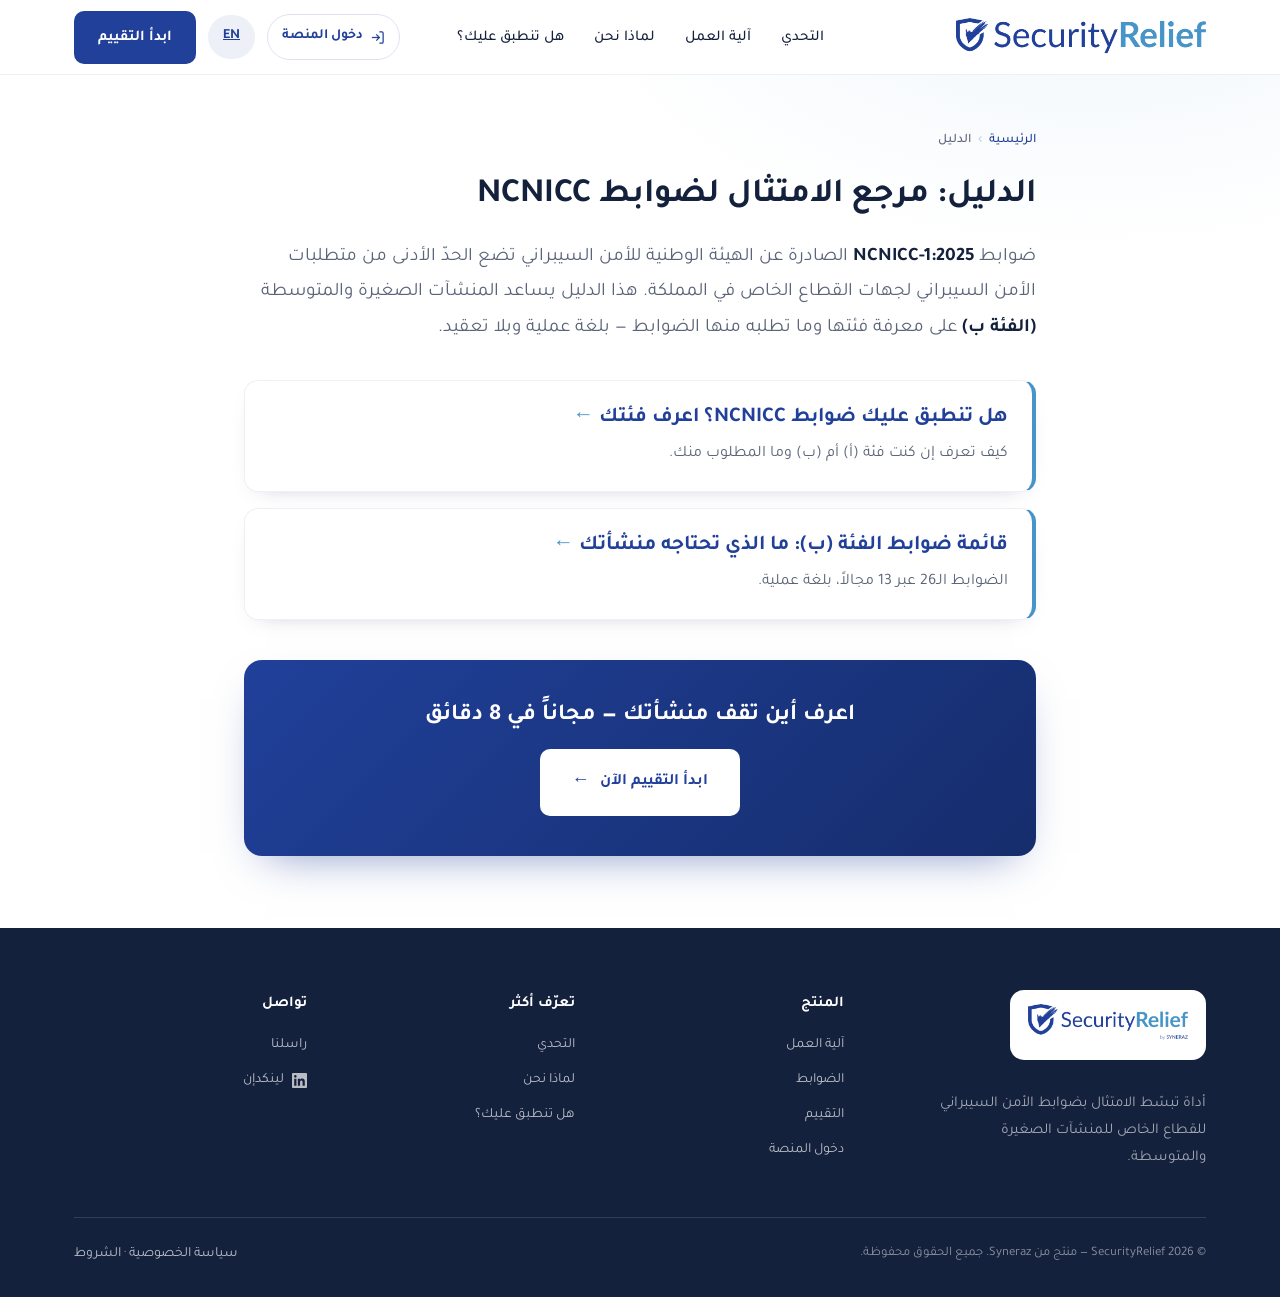
==== dalil/index.html @ 07905c2c "Add /dalil/ hub + Category-B controls page (Cornerstone #2); inbound link from #1; sitemap" ====
<!DOCTYPE html><html lang="ar" dir="rtl"><head>
<meta charset="UTF-8">
<meta name="viewport" content="width=device-width, initial-scale=1.0">

<link rel="icon" href="../assets/img/asset-6b6f8f45.png">
<link rel="preconnect" href="https://fonts.googleapis.com">
<link rel="preconnect" href="https://fonts.gstatic.com" crossorigin="">
<link href="https://fonts.googleapis.com/css2?family=Tajawal:wght@400;500;700&amp;family=Inter:wght@400;500;600;700&amp;family=Quicksand:wght@500;600;700&amp;display=swap" rel="stylesheet">

<title>الدليل: مرجع ضوابط الأمن السيبراني NCNICC للقطاع الخاص | SecurityRelief</title>
<meta name="description" content="مرجع مبسّط لضوابط الأمن السيبراني NCNICC-1:2025: اعرف فئتك (أ أم ب)، وراجع ما تطلبه منشأتك من ضوابط، وقيّم امتثالك مجاناً في 8 دقائق.">
<link rel="canonical" href="https://securityrelief.com/dalil/">
<link rel="alternate" hreflang="ar" href="https://securityrelief.com/dalil/">
<link rel="alternate" hreflang="x-default" href="https://securityrelief.com/dalil/">
<meta property="og:type" content="website">
<meta property="og:site_name" content="SecurityRelief">
<meta property="og:title" content="الدليل: مرجع ضوابط الأمن السيبراني NCNICC للقطاع الخاص | SecurityRelief">
<meta property="og:description" content="مرجع مبسّط لضوابط الأمن السيبراني NCNICC-1:2025: اعرف فئتك (أ أم ب)، وراجع ما تطلبه منشأتك من ضوابط، وقيّم امتثالك مجاناً في 8 دقائق.">
<meta property="og:url" content="https://securityrelief.com/dalil/">
<meta property="og:locale" content="ar_SA">
<meta property="og:image" content="https://securityrelief.com/assets/img/asset-17d05a88.png">
<meta name="twitter:card" content="summary_large_image">
<meta name="twitter:image" content="https://securityrelief.com/assets/img/asset-17d05a88.png">
<link rel="stylesheet" href="../assets/css/styles.css">

<script type="application/ld+json">
{
  "@context":"https://schema.org",
  "@type":"BreadcrumbList",
  "itemListElement":[
    {"@type":"ListItem","position":1,"name":"الرئيسية","item":"https://securityrelief.com/"},
    {"@type":"ListItem","position":2,"name":"الدليل","item":"https://securityrelief.com/dalil/"}
  ]
}
</script>

<style>
/* --- hub index (scoped) — reuses global tokens from styles.css --- */
.article{padding:54px 0 72px; background:radial-gradient(900px 480px at 85% -12%, var(--sky-wash) 0%, transparent 58%), #fff}
.article .wrap{max-width:840px}
.breadcrumb{font-size:13px; color:var(--slate); margin-bottom:22px; font-weight:500}
.breadcrumb a{color:var(--royal); text-decoration:none}
.breadcrumb a:hover{text-decoration:underline}
.breadcrumb span{margin:0 7px; color:var(--sky-tint)}
.article h1{font-size:34px; color:var(--ink); margin-bottom:20px; line-height:1.35}
.intro{font-size:19px; color:var(--slate); line-height:1.85; margin-bottom:8px}
.intro strong{color:var(--ink)}
.guides{margin:34px 0 8px; display:flex; flex-direction:column; gap:16px}
.guide-card{display:block; background:#fff; border:1px solid var(--wash); border-inline-start:4px solid var(--sky); border-radius:14px; padding:22px 24px; text-decoration:none; box-shadow:0 8px 22px -16px rgba(20,33,61,.35); transition:box-shadow .15s, transform .15s}
.guide-card:hover{box-shadow:0 14px 30px -16px rgba(20,33,61,.45); transform:translateY(-2px)}
.guide-card h2{font-size:21px; color:var(--royal); margin:0 0 8px; line-height:1.4}
.guide-card p{font-size:16px; color:var(--slate); line-height:1.8; margin:0}
.guide-card .arw{color:var(--sky); font-weight:700}
.cta-band{background:linear-gradient(135deg,var(--royal) 0%,var(--royal-dark) 100%); border-radius:18px; padding:40px 36px; text-align:center; margin:40px 0 0; box-shadow:0 18px 44px -22px rgba(32,64,154,.6)}
.cta-band h3{color:#fff; font-size:23px; margin-bottom:18px}
.cta-band .btn-primary{background:#fff; color:var(--royal)}
.cta-band .btn-primary:hover{background:var(--sky-wash)}
@media(max-width:680px){
  .article h1{font-size:27px}
  .guide-card h2{font-size:19px}
}
</style>
</head>
<body>

<header>
  <div class="wrap nav">
    <a class="brand" href="../"><img src="../assets/img/asset-17d05a88.png" alt="SecurityRelief"></a>
    <nav class="nav-links">
      <a href="../#problem">التحدي</a>
      <a href="../#product">آلية العمل</a>
      <a href="../#why">لماذا نحن</a>
      <a href="../#foryou">هل تنطبق عليك؟</a>
    </nav>
    <div class="nav-right">
      <a class="login" href="#" data-portal=""><svg viewBox="0 0 24 24"><path d="M15 3h4a2 2 0 012 2v14a2 2 0 01-2 2h-4"></path><path d="M10 17l5-5-5-5"></path><path d="M15 12H3"></path></svg><span>دخول المنصة</span></a>
      <a class="lang" href="../en/" hreflang="en" aria-label="English">EN</a>
      <a class="btn btn-primary" href="https://assessment.securityrelief.com/?lang=ar" target="_blank" rel="noopener">ابدأ التقييم</a>
      <button class="menu-btn">☰</button>
    </div>
  </div>
</header>

<main class="article">
  <div class="wrap">
    <nav class="breadcrumb" aria-label="مسار التنقل">
      <a href="../">الرئيسية</a><span>›</span>الدليل
    </nav>

    <h1>الدليل: مرجع الامتثال لضوابط NCNICC</h1>

    <p class="intro">ضوابط <strong>NCNICC-1:2025</strong> الصادرة عن الهيئة الوطنية للأمن السيبراني تضع الحدّ الأدنى من متطلبات الأمن السيبراني لجهات القطاع الخاص في المملكة. هذا الدليل يساعد المنشآت الصغيرة والمتوسطة <strong>(الفئة ب)</strong> على معرفة فئتها وما تطلبه منها الضوابط — بلغة عملية وبلا تعقيد.</p>

    <div class="guides">
      <a class="guide-card" href="ncnicc-applicability/">
        <h2>هل تنطبق عليك ضوابط NCNICC؟ اعرف فئتك <span class="arw">←</span></h2>
        <p>كيف تعرف إن كنت فئة (أ) أم (ب) وما المطلوب منك.</p>
      </a>
      <a class="guide-card" href="category-b-controls/">
        <h2>قائمة ضوابط الفئة (ب): ما الذي تحتاجه منشأتك <span class="arw">←</span></h2>
        <p>الضوابط الـ26 عبر 13 مجالاً، بلغة عملية.</p>
      </a>
    </div>

    <div class="cta-band">
      <h3>اعرف أين تقف منشأتك — مجاناً في 8 دقائق</h3>
      <a class="btn btn-primary" href="https://assessment.securityrelief.com/?lang=ar" target="_blank" rel="noopener"><span>ابدأ التقييم الآن</span> <span class="arw">→</span></a>
    </div>
  </div>
</main>

<footer>
  <div class="wrap">
    <div class="foot-grid">
      <div>
        <span class="foot-logo"><img src="../assets/img/asset-ec9160c1.png" alt="SecurityRelief by Syneraz"></span>
        <p class="foot-promise">أداة تبسّط الامتثال بضوابط الأمن السيبراني للقطاع الخاص للمنشآت الصغيرة والمتوسطة.</p>
      </div>
      <div>
        <h4>المنتج</h4>
        <a href="../#product">آلية العمل</a>
        <a href="../#reg">الضوابط</a>
        <a href="https://assessment.securityrelief.com/?lang=ar">التقييم</a>
        <a href="#" data-portal="">دخول المنصة</a>
      </div>
      <div>
        <h4>تعرّف أكثر</h4>
        <a href="../#problem">التحدي</a>
        <a href="../#why">لماذا نحن</a>
        <a href="../#foryou">هل تنطبق عليك؟</a>
      </div>
      <div>
        <h4>تواصل</h4>
        <a href="mailto:info@Syneraz.com">راسلنا</a>
        <a class="li-link" href="https://www.linkedin.com/company/securityrelief/" target="_blank" rel="noopener"><svg class="li-ic" viewBox="0 0 24 24" fill="currentColor" aria-hidden="true"><path d="M20.45 20.45h-3.56v-5.57c0-1.33-.02-3.04-1.85-3.04-1.85 0-2.13 1.45-2.13 2.94v5.67H9.35V9h3.41v1.56h.05c.48-.9 1.64-1.85 3.37-1.85 3.6 0 4.27 2.37 4.27 5.45v6.29zM5.34 7.43a2.06 2.06 0 110-4.12 2.06 2.06 0 010 4.12zM7.12 20.45H3.56V9h3.56v11.45zM22.22 0H1.77C.79 0 0 .77 0 1.72v20.56C0 23.23.79 24 1.77 24h20.45c.98 0 1.78-.77 1.78-1.72V1.72C24 .77 23.2 0 22.22 0z"></path></svg><span>لينكدإن</span></a>
      </div>
    </div>
    <div class="foot-bottom">
      <span>© 2026 SecurityRelief — منتج من Syneraz. جميع الحقوق محفوظة.</span>
      <span><a href="#" data-legal="" style="display:inline">سياسة الخصوصية</a> · <a href="#" data-legal="" style="display:inline">الشروط</a></span>
    </div>
  </div>
</footer>

<!-- PORTAL "COMING SOON" MODAL — triggered by [data-portal] links -->
<div class="modal-overlay" id="portalModal" role="dialog" aria-modal="true" aria-labelledby="portalTitle">
  <div class="modal">
    <button class="mclose" data-close="" aria-label="إغلاق">×</button>
    <div class="micon" aria-hidden="true"><svg viewBox="0 0 24 24"><circle cx="12" cy="12" r="9"></circle><path d="M12 7v5l3 2"></path></svg></div>
    <h3 id="portalTitle">المنصة قريباً</h3>
    <p>منصة المعالجة الكاملة ستكون متاحة قريباً. ابدأ بتقييم منشأتك الآن، وكن ضمن أول 50 منشأة لتحصل على عرض الانطلاق المبكر.</p>
    <a class="btn btn-primary" href="https://assessment.securityrelief.com/?lang=ar" target="_blank" rel="noopener">ابدأ التقييم وسجّل الآن</a>
    <button class="mlink" data-close="">إغلاق</button>
  </div>
</div>

<!-- LEGAL MODAL (privacy + terms) — DRAFT, pending review -->
<div class="modal-overlay" id="legalModal" role="dialog" aria-modal="true" aria-labelledby="legalTitle">
  <div class="modal modal-legal">
    <button class="mclose" data-close="" aria-label="إغلاق">×</button>
    <h3 id="legalTitle">سياسة الخصوصية والشروط</h3>
    <div class="legal-date">آخر تحديث: مسودة — قيد الإعداد</div>

    <div class="legal-sec">
      <h4>سياسة الخصوصية</h4>
      <ul>
        <li>المعلومات التي نجمعها: الاسم، والبريد الإلكتروني، واسم المنشأة، وإجاباتك في التقييم، إضافةً إلى بيانات استخدام تقنية أساسية.</li>
        <li>كيف نستخدمها: لتقديم التقييم وتقريره، والتواصل معك بخصوص خدمتنا، وتحسين الأداة.</li>
        <li>أساس المعالجة: نعالج بياناتك بموافقتك ولتقديم الخدمة التي طلبتها.</li>
        <li>المشاركة: لا نبيع بياناتك، ولا نشاركها مع أطراف خارجية إلا بالقدر اللازم لتشغيل الخدمة أو بموجب التزام نظامي.</li>
        <li>الأمن والاحتفاظ: نحمي بياناتك بإجراءات تقنية وتنظيمية مناسبة، ونحتفظ بها للمدة اللازمة للغرض الذي جُمعت من أجله فقط.</li>
        <li>حقوقك: لك الوصول إلى بياناتك وتصحيحها وحذفها وفق نظام حماية البيانات الشخصية (PDPL) في المملكة.</li>
        <li>ملفات الارتباط: قد نستخدم ملفات ارتباط أساسية وأدوات تحليل لتحسين تجربة الموقع.</li>
        <li>التواصل: لأي طلب يخص بياناتك، راسلنا على info@Syneraz.com.</li>
      </ul>
    </div>

    <div class="legal-sec">
      <h4>الشروط والأحكام</h4>
      <ul>
        <li>قبول الشروط: باستخدامك الموقع والأداة فإنك توافق على هذه الشروط.</li>
        <li>طبيعة الخدمة: SecurityRelief أداة تقييم ذاتي تساعدك على معرفة وضعك ومعالجته — وليست استشارة قانونية ولا شهادة امتثال رسمية، وتبقى مسؤولية الامتثال على المنشأة.</li>
        <li>الاستخدام المقبول: استخدم الأداة لمنشأتك بمعلومات صحيحة، ولا تُسئ استخدامها أو تحاول الإضرار بالخدمة.</li>
        <li>الملكية الفكرية: الأداة ومحتوى الموقع والعلامة التجارية مملوكة لشركة Syneraz.</li>
        <li>إخلاء المسؤولية: نقدّم الخدمة «كما هي» دون ضمانات، ولا نتحمل مسؤولية أي خسائر ناتجة عن الاعتماد الكلي على نتائج التقييم وحدها.</li>
        <li>العروض والأسعار: العروض (مثل عرض الانطلاق المبكر) والأسعار قابلة للتغيير قبل الإطلاق.</li>
        <li>النظام المُطبّق: تخضع هذه الشروط لأنظمة المملكة العربية السعودية.</li>
        <li>التعديلات: قد نُحدّث هذه الشروط، وسننشر أي تغييرات على هذه الصفحة.</li>
      </ul>
    </div>

    <div class="legal-note">هذه مسودة أولية للنقاط الشائعة، وليست نصاً قانونياً نهائياً — تخضع للمراجعة قبل الإطلاق.</div>
    <button class="mlink" data-close="">إغلاق</button>
  </div>
</div>

<script src="../assets/js/site.js" defer=""></script>
</body></html>
---- assets/css/styles.css ----
:root{
  --royal:#20409A; --royal-dark:#162D6C; --sky:#4694C8; --ink:#14213D;
  --slate:#5B6478; --cloud:#F4F6FB; --wash:#EDF0F7; --sky-wash:#F0F6FB;
  --white:#FFFFFF; --sky-tint:#B5D4E9; --royal-tint:#DEE2F0;
  --maxw:1180px; --radius:18px; --shadow:0 18px 50px -22px rgba(20,33,61,.30);
  --brush-royal:url(../img/asset-3f33898a.png);
  --brush-sky:url(../img/asset-a09f245e.png);
  --brush-white:url(../img/asset-3d127cfd.png);
}
*{box-sizing:border-box;margin:0;padding:0}
html{scroll-behavior:smooth; overflow-x:hidden}
body{font-family:"Tajawal",sans-serif; color:var(--ink); background:var(--white); line-height:1.8; -webkit-font-smoothing:antialiased; overflow-x:hidden}
body.en{font-family:"Inter",sans-serif; line-height:1.6}
h1,h2,h3{font-family:"Tajawal",sans-serif; line-height:1.35}
body.en h1, body.en h2, body.en h3{font-family:"Quicksand","Inter",sans-serif}
.wrap{max-width:var(--maxw); margin:0 auto; padding:0 24px}
section{padding:92px 0}
.eyebrow{font-size:14px; font-weight:700; letter-spacing:.08em; color:var(--sky); text-transform:uppercase; margin-bottom:14px}
body:not(.en) .eyebrow{letter-spacing:0; text-transform:none}
h2{font-size:34px; font-weight:700; color:var(--royal); margin-bottom:16px}
.lead{font-size:18px; color:var(--slate); max-width:700px}
.center{text-align:center} .center .lead{margin:0 auto}
.btn{display:inline-flex; align-items:center; gap:10px; font-family:inherit; font-weight:700; font-size:16px; border-radius:10px; padding:15px 30px; cursor:pointer; border:2px solid transparent; text-decoration:none; transition:.2s}
.btn-primary{background:var(--royal); color:#fff}
.btn-primary:hover{background:var(--royal-dark); transform:translateY(-2px)}
.btn-ghost{background:transparent; color:var(--royal); border-color:var(--royal-tint)}
.btn-ghost:hover{border-color:var(--royal); background:var(--wash)}
.btn .arw{font-size:18px}
body:not(.en) .btn .arw{transform:scaleX(-1)}
.nav-right .btn-primary{padding:11px 22px; font-size:15px; white-space:nowrap}

header{position:sticky; top:0; z-index:50; background:rgba(255,255,255,.92); backdrop-filter:blur(10px); border-bottom:1px solid var(--wash)}
.nav{display:grid; grid-template-columns:1fr auto 1fr; align-items:center; height:74px; gap:22px}
.nav .brand{justify-self:start}
.nav-links{justify-self:center}
.nav-right{justify-self:end}
/* English-only: tighter menu to gain space from the logo */
body.en .nav-links{gap:20px}
body.en .nav-links a{font-size:14px}
.brand img{height:40px; display:block}
.nav-links{display:flex; gap:30px; align-items:center}
.nav-links a{color:var(--ink); text-decoration:none; font-weight:500; font-size:15px; white-space:nowrap}
.nav-links a:hover{color:var(--royal)}
.nav-right{display:flex; gap:12px; align-items:center}
.login{color:var(--royal); text-decoration:none; font-weight:700; font-size:14px; display:inline-flex; align-items:center; gap:7px; padding:9px 14px; border-radius:999px; border:1px solid var(--royal-tint); white-space:nowrap}
.login:hover{background:var(--wash)}
.login svg{width:15px;height:15px;stroke:currentColor;fill:none;stroke-width:2}
.lang{background:var(--wash); border:none; border-radius:999px; padding:9px 15px; font-family:inherit; font-weight:700; font-size:14px; color:var(--royal); cursor:pointer}
.lang:hover{background:var(--royal-tint)}
.menu-btn{display:none; background:none; border:none; font-size:26px; color:var(--royal); cursor:pointer}
@media(max-width:980px){.nav{display:flex; justify-content:space-between; gap:10px} .nav-links{display:none} .menu-btn{display:block} .nav-right .btn{display:none} .nav-right .login{display:none} .brand img{height:34px}}

.hero{position:relative; padding:80px 0 92px; background:radial-gradient(900px 500px at 80% -10%, var(--sky-wash) 0%, transparent 60%), linear-gradient(180deg,#fff 0%,var(--cloud) 100%); overflow:hidden}
.hero-grid{display:grid; grid-template-columns:1.15fr .85fr; gap:56px; align-items:center}
.badge{display:inline-flex; align-items:center; gap:8px; background:var(--wash); color:var(--royal); font-weight:700; font-size:13px; padding:8px 16px; border-radius:999px; margin-bottom:24px}
.dot{width:8px; height:8px; border-radius:50%; background:var(--sky)}
.hero h1{font-size:44px; font-weight:700; color:var(--royal); line-height:1.25; margin-bottom:20px}
.hero p.sub{font-size:20px; color:var(--slate); margin-bottom:32px; max-width:560px}
.hero-cta{display:flex; gap:14px; flex-wrap:wrap}
.hero-note{margin-top:18px; font-size:14px; color:var(--slate)}
.hero-art{position:relative; min-height:400px; display:flex; flex-direction:column; align-items:center; justify-content:center; gap:18px}
.hero-art::before{content:""; position:absolute; width:78%; height:78%; right:2%; top:8%; background:var(--brush-sky) center/contain no-repeat; opacity:.14; transform:rotate(8deg)}
.brush-hero{position:relative; width:100%; max-width:520px; transform:rotate(-3deg); filter:drop-shadow(0 26px 46px rgba(32,64,154,.22)); z-index:1}
.hero-art .tag{position:static; text-align:center; max-width:430px; color:var(--royal); font-weight:700; font-size:15px; opacity:.92; z-index:2}
@media(max-width:980px){.hero-grid{grid-template-columns:1fr; gap:36px} .hero h1{font-size:30px} .hero-art{min-height:300px; margin:0 auto}}

.reg{background:var(--cloud)}
.reg-grid{display:grid; grid-template-columns:1fr 1fr; gap:48px; align-items:center}
.pill-row{display:grid; grid-template-columns:1fr 1fr; gap:12px; margin-top:20px}
@media(max-width:560px){.pill-row{grid-template-columns:1fr}}
.pill{background:#fff; color:var(--ink); border:1px solid var(--royal-tint); border-inline-start:4px solid var(--sky); border-radius:8px; padding:14px 16px; font-size:14px; font-weight:600; display:flex; align-items:center; box-shadow:0 6px 18px -12px rgba(20,33,61,.25)}
.doc-dl{display:inline-flex; align-items:center; gap:10px; margin-top:18px; background:var(--wash); color:var(--royal); font-weight:700; font-size:15px; padding:13px 20px; border-radius:10px; border:1px solid var(--royal-tint); text-decoration:none; transition:.2s}
.doc-dl:hover{background:var(--royal-tint)}
.doc-dl svg{width:18px; height:18px; stroke:currentColor; fill:none; stroke-width:2; stroke-linecap:round; stroke-linejoin:round}
.quote{background:#fff; border-radius:var(--radius); border:1px solid var(--wash); padding:34px; box-shadow:var(--shadow); position:relative}
.quote .mark{font-family:"Quicksand",sans-serif; font-size:64px; line-height:.4; color:var(--sky-tint); display:block; height:30px}
.quote p{font-size:20px; color:var(--ink); font-weight:500; line-height:1.7}
.quote .cite{margin-top:18px; font-size:14px; color:var(--slate); font-weight:700}
.quote .src{font-size:12px; color:var(--slate); opacity:.8; font-weight:400}
@media(max-width:980px){.reg-grid{grid-template-columns:1fr; gap:28px}}

.problem .pcards{display:grid; grid-template-columns:repeat(3,1fr); gap:24px; margin-top:48px; text-align:start}
.pcard{background:var(--sky-wash); border-radius:var(--radius); padding:30px 26px}
.pcard .ic{width:46px;height:46px;border-radius:12px;background:#fff;display:flex;align-items:center;justify-content:center;margin-bottom:16px}
.pcard .ic svg{width:24px;height:24px;stroke:var(--royal);fill:none;stroke-width:2;stroke-linecap:round;stroke-linejoin:round}
.pcard h3{font-size:18px;color:var(--royal);margin-bottom:8px}
.pcard p{color:var(--slate);font-size:15px}
.problem .resolve{margin-top:40px; font-size:19px; color:#fff; font-weight:700; line-height:1.7; text-align:center; max-width:820px; margin-inline:auto; background:linear-gradient(135deg,var(--royal) 0%,var(--royal-dark) 100%); border:none; border-radius:14px; padding:26px 32px; box-shadow:0 18px 40px -20px rgba(32,64,154,.5)}
.problem .resolve::before{content:""; display:inline-block; width:40px; height:20px; margin-inline-end:12px; vertical-align:middle; background:var(--brush-white) center/contain no-repeat; opacity:.95}
.problem .dalil-cta{margin-top:22px}
.problem .dalil-cta a{color:var(--royal); font-weight:700; font-size:16px; text-decoration:none; border-bottom:2px solid var(--sky-tint); padding-bottom:2px; transition:.2s}
.problem .dalil-cta a:hover{border-color:var(--royal)}
body.en .problem .dalil-cta{display:none}
@media(max-width:980px){.problem .pcards{grid-template-columns:1fr}}

.product{background:linear-gradient(180deg,var(--cloud) 0%,#fff 100%)}
.eco-grid{display:grid; grid-template-columns:repeat(3,1fr); gap:24px; margin-top:48px; text-align:start}
.eco{background:#fff; border:1px solid var(--wash); border-radius:var(--radius); padding:32px 28px; position:relative}
.eco .num{font-family:"Quicksand",sans-serif; font-weight:700; font-size:15px; color:var(--sky); display:flex; align-items:center; gap:8px}
.eco .num::before{content:""; width:30px; height:30px; background:var(--brush-sky) center/contain no-repeat; flex:0 0 auto}
.eco h3{font-size:21px; color:var(--royal); margin:10px 0 10px}
.eco p{color:var(--slate); font-size:15px}
.eco .chip{display:inline-block; margin-top:16px; font-size:12px; font-weight:700; padding:5px 12px; border-radius:999px}
.chip-live{background:#E3F3EC; color:#1c7a4d}
.chip-soon{background:var(--wash); color:var(--slate)}
@media(max-width:980px){.eco-grid{grid-template-columns:1fr}}

.pillar-grid{display:grid; grid-template-columns:1fr 1fr; gap:22px; margin-top:48px}
.pillar{display:flex; gap:18px; background:var(--cloud); border-radius:var(--radius); padding:26px}
.pillar .ic{flex:0 0 auto; width:46px; height:46px; border-radius:12px; background:#fff; display:flex; align-items:center; justify-content:center}
.pillar .ic svg{width:24px; height:24px; stroke:var(--royal); fill:none; stroke-width:2; stroke-linecap:round; stroke-linejoin:round}
.pillar h3{font-size:18px; color:var(--royal); margin-bottom:6px}
.pillar p{color:var(--slate); font-size:15px}
@media(max-width:980px){.pillar-grid{grid-template-columns:1fr}}

.foryou{background:var(--cloud)}
.foryou-grid{display:grid; grid-template-columns:1fr 1fr; gap:48px; align-items:stretch}
.check-card{background:#fff; border-radius:var(--radius); padding:34px; box-shadow:var(--shadow); border:1px solid var(--wash); height:100%; display:flex; flex-direction:column; justify-content:center}
.check{display:flex; gap:14px; align-items:flex-start; padding:14px 0; border-bottom:1px solid var(--wash)}
.check:last-child{border-bottom:none}
.check .tick{flex:0 0 auto; width:32px; height:32px; background:var(--brush-sky) center/contain no-repeat}
.check .tick svg{display:none}
.check .ct{font-size:16px; color:var(--ink); font-weight:500}
.check .cs{font-size:13px; color:var(--slate)}
.verdict{margin-top:22px; background:var(--royal); color:#fff; border-radius:14px; padding:18px 22px; font-weight:700; font-size:17px; text-align:center}
.note-a{margin-top:16px; font-size:13px; color:var(--slate)}
@media(max-width:980px){.foryou-grid{grid-template-columns:1fr; gap:28px}}

.role-grid{display:grid; grid-template-columns:repeat(3,1fr); gap:20px; margin-top:30px; text-align:start; align-items:stretch}
.role{background:#fff; border-radius:14px; border:1px solid var(--wash); padding:22px; display:flex; flex-direction:column; height:100%}
.role h4{font-size:16px; color:var(--royal); margin-bottom:4px}
.role .jtd{font-size:13px; color:var(--sky); font-weight:700; margin-bottom:8px}
.role p{color:var(--slate); font-size:14px}
@media(max-width:980px){.role-grid{grid-template-columns:1fr}}

.duty{background:linear-gradient(135deg,var(--royal) 0%,var(--royal-dark) 100%); color:#fff; text-align:center}
.duty h2{color:#fff; font-size:38px; margin-bottom:16px}
.duty p{color:rgba(255,255,255,.85); font-size:19px; max-width:720px; margin:0 auto}
.duty .promise{font-size:26px; font-weight:700; margin-top:26px; color:var(--sky-tint)}

.final{background:var(--cloud); text-align:center}
.final-card{background:#fff; border-radius:26px; padding:62px 40px; box-shadow:var(--shadow); border:1px solid var(--wash)}
.final h2{font-size:36px; margin-bottom:14px}
.final .lead{margin:0 auto 30px}
.discount{display:inline-flex; align-items:center; gap:8px; background:var(--sky-wash); color:var(--royal); font-weight:700; padding:10px 20px; border-radius:999px; margin-top:24px; font-size:15px}

.brush-rule{display:block; width:104px; height:26px; margin:0 auto 10px; background:var(--brush-royal) center/contain no-repeat; transform:rotate(-2deg)}
.brush-rule.w{background:var(--brush-white); opacity:.92}
footer{background:var(--ink); color:rgba(255,255,255,.75); padding:62px 0 30px}
.foot-grid{display:grid; grid-template-columns:1.4fr 1fr 1fr 1fr; gap:36px}
.foot-logo{background:#fff; border-radius:14px; padding:14px 18px; display:inline-block}
.foot-logo img{height:42px; display:block}
.foot-promise{margin-top:18px; font-size:15px; color:rgba(255,255,255,.6); max-width:280px}
footer h4{color:#fff; font-size:15px; margin-bottom:16px; font-weight:700}
footer a{display:block; color:rgba(255,255,255,.7); text-decoration:none; font-size:14px; margin-bottom:10px}
footer a:hover{color:#fff}
.foot-bottom{border-top:1px solid rgba(255,255,255,.12); margin-top:44px; padding-top:24px; display:flex; justify-content:space-between; flex-wrap:wrap; gap:12px; font-size:13px; color:rgba(255,255,255,.5)}
@media(max-width:980px){.foot-grid{grid-template-columns:1fr 1fr; gap:28px}}
.mock-tag{position:fixed; bottom:14px; inset-inline-end:14px; z-index:99; background:var(--ink); color:#fff; font-size:11px; padding:7px 13px; border-radius:999px; opacity:.82; font-family:"Inter",sans-serif}
/* ---------- footer LinkedIn icon ---------- */
.li-link{display:inline-flex;align-items:center;gap:8px}
.li-ic{width:15px;height:15px;flex:0 0 auto}

/* ---------- portal "coming soon" modal ---------- */
.modal-overlay{position:fixed;inset:0;background:rgba(11,21,48,.55);-webkit-backdrop-filter:blur(3px);backdrop-filter:blur(3px);display:none;align-items:center;justify-content:center;z-index:200;padding:20px}
.modal-overlay.open{display:flex}
.modal{background:#fff;border-radius:18px;max-width:440px;width:100%;padding:38px 32px 28px;text-align:center;box-shadow:0 30px 80px -20px rgba(11,21,48,.55);position:relative;border-top:4px solid var(--sky)}
.modal .mclose{position:absolute;top:12px;inset-inline-end:16px;background:none;border:none;font-size:24px;line-height:1;color:var(--slate);cursor:pointer}
.modal .micon{width:56px;height:56px;border-radius:50%;background:var(--sky-wash);display:flex;align-items:center;justify-content:center;margin:0 auto 18px}
.modal .micon svg{width:28px;height:28px;stroke:var(--royal);fill:none;stroke-width:2;stroke-linecap:round;stroke-linejoin:round}
.modal h3{font-size:22px;color:var(--royal);margin-bottom:12px}
.modal p{font-size:15px;color:var(--slate);line-height:1.85;margin-bottom:24px}
.modal .btn-primary{width:100%;justify-content:center}
.modal .mlink{display:block;margin:14px auto 0;background:none;border:none;color:var(--slate);font-family:inherit;font-size:13px;cursor:pointer;text-decoration:underline}

/* ---------- legal modal (privacy + terms) ---------- */
.modal.modal-legal{max-width:640px;max-height:82vh;overflow-y:auto;text-align:start;padding:34px 30px}
.modal-legal h3{font-size:22px;color:var(--royal);margin-bottom:4px;text-align:start}
.modal-legal .legal-date{font-size:12px;color:var(--slate);margin-bottom:8px}
.modal-legal .legal-sec{margin-top:22px}
.modal-legal h4{font-size:16px;color:var(--royal);margin:0 0 10px;padding-bottom:7px;border-bottom:1px solid var(--line)}
.modal-legal ul{margin:0;padding-inline-start:20px}
.modal-legal li{font-size:13.5px;color:var(--slate);line-height:1.85;margin-bottom:8px}
.modal-legal .legal-note{font-size:12px;color:var(--slate);background:var(--wash);border-radius:8px;padding:11px 13px;margin-top:20px;line-height:1.7}
.modal-legal .mlink{margin-top:16px}


/* --- production additions --- */
@media(max-width:980px){
  .nav-links.open{display:flex;position:absolute;top:74px;inset-inline-start:0;inset-inline-end:0;
    flex-direction:column;background:#fff;border-bottom:1px solid var(--line);
    padding:14px 24px;gap:4px;box-shadow:var(--shadow);z-index:60}
  .nav-links.open a{padding:11px 0;border-bottom:1px solid var(--wash)}
}

/* --- FAQ (agent-seo Phase-1: visible block backing the FAQPage schema) --- */
.faq{padding:64px 0;background:var(--cloud)}
.faq h2{font-size:clamp(24px,3vw,34px);color:var(--ink);margin:0 0 28px;text-align:center}
.faq-list{max-width:760px;margin-inline:auto;display:flex;flex-direction:column;gap:12px}
.faq details{background:var(--white);border:1px solid var(--wash);border-radius:14px;
  box-shadow:0 6px 20px -16px rgba(20,33,61,.40);overflow:hidden}
.faq summary{cursor:pointer;list-style:none;padding:18px 22px;font-weight:700;color:var(--ink);
  display:flex;justify-content:space-between;align-items:center;gap:14px;font-size:16px}
.faq summary::-webkit-details-marker{display:none}
.faq summary::after{content:"+";color:var(--royal);font-size:22px;font-weight:600;
  line-height:1;flex:none}
.faq details[open] summary::after{content:"\2212"}
.faq summary:hover{background:var(--sky-wash)}
.faq details p{margin:0;padding:0 22px 20px;color:var(--slate);line-height:1.85;font-size:15px}
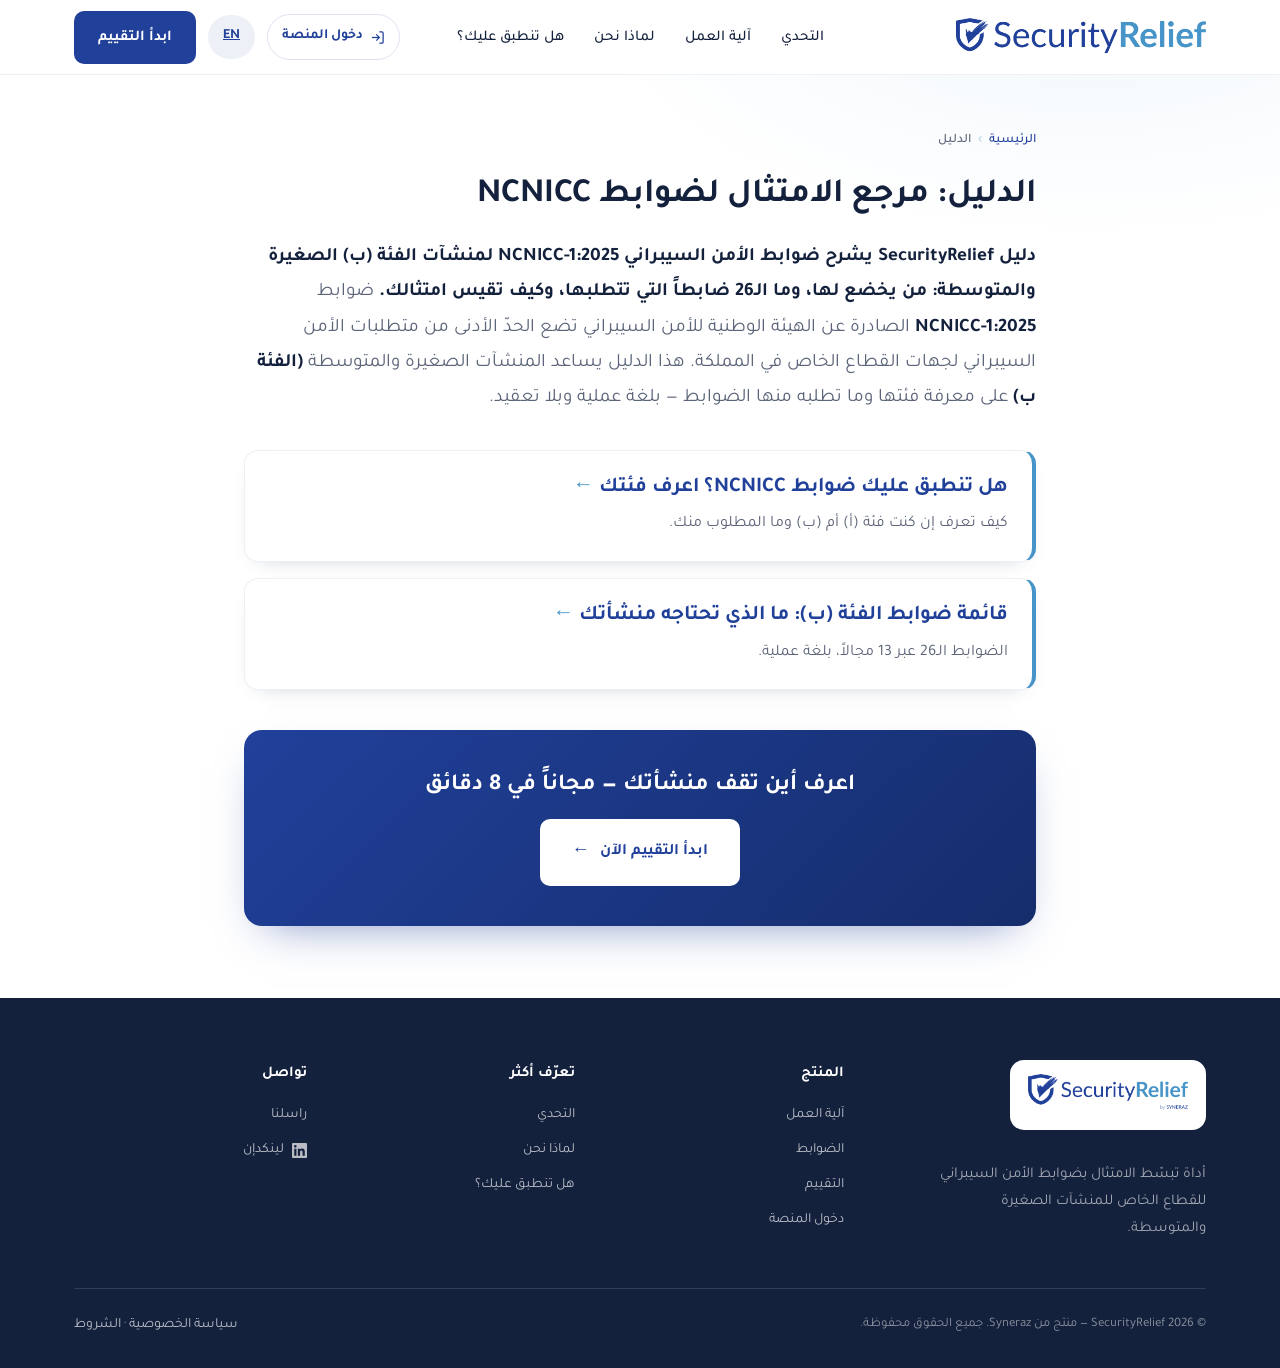
==== commit a48b2368: "SEO/AEO: add answer-first lead sentences to /dalil/ body H2s (applicability + category-b + hub)" ====
--- a/dalil/index.html
+++ b/dalil/index.html
@@ -89,7 +89,7 @@
 
     <h1>الدليل: مرجع الامتثال لضوابط NCNICC</h1>
 
-    <p class="intro">ضوابط <strong>NCNICC-1:2025</strong> الصادرة عن الهيئة الوطنية للأمن السيبراني تضع الحدّ الأدنى من متطلبات الأمن السيبراني لجهات القطاع الخاص في المملكة. هذا الدليل يساعد المنشآت الصغيرة والمتوسطة <strong>(الفئة ب)</strong> على معرفة فئتها وما تطلبه منها الضوابط — بلغة عملية وبلا تعقيد.</p>
+    <p class="intro"><strong>دليل SecurityRelief يشرح ضوابط الأمن السيبراني NCNICC-1:2025 لمنشآت الفئة (ب) الصغيرة والمتوسطة: من يخضع لها، وما الـ26 ضابطاً التي تتطلبها، وكيف تقيس امتثالك.</strong> ضوابط <strong>NCNICC-1:2025</strong> الصادرة عن الهيئة الوطنية للأمن السيبراني تضع الحدّ الأدنى من متطلبات الأمن السيبراني لجهات القطاع الخاص في المملكة. هذا الدليل يساعد المنشآت الصغيرة والمتوسطة <strong>(الفئة ب)</strong> على معرفة فئتها وما تطلبه منها الضوابط — بلغة عملية وبلا تعقيد.</p>
 
     <div class="guides">
       <a class="guide-card" href="ncnicc-applicability/">
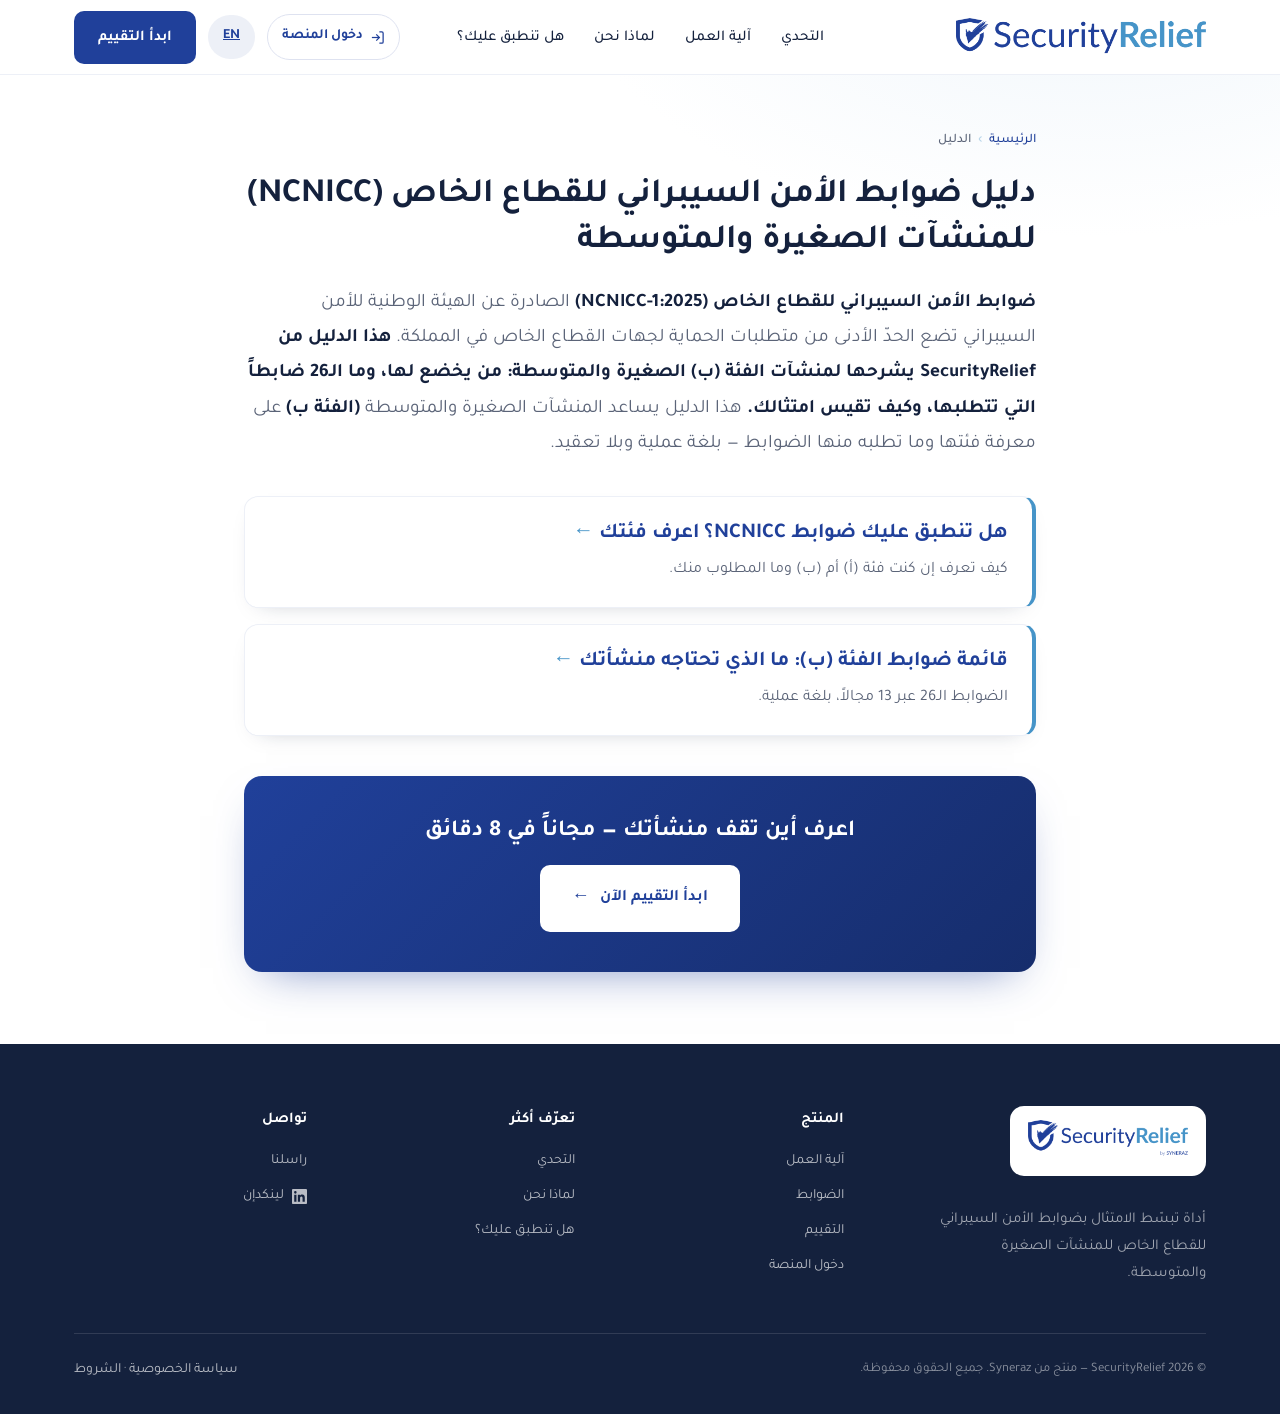
==== commit 70a5379c: "dalil hub: front-load head term in title/H1/intro (agent-seo B-hub reopt, Part 1)" ====
--- a/dalil/index.html
+++ b/dalil/index.html
@@ -7,14 +7,14 @@
 <link rel="preconnect" href="https://fonts.gstatic.com" crossorigin="">
 <link href="https://fonts.googleapis.com/css2?family=Tajawal:wght@400;500;700&amp;family=Inter:wght@400;500;600;700&amp;family=Quicksand:wght@500;600;700&amp;display=swap" rel="stylesheet">
 
-<title>الدليل: مرجع ضوابط الأمن السيبراني NCNICC للقطاع الخاص | SecurityRelief</title>
+<title>ضوابط الأمن السيبراني للقطاع الخاص (NCNICC-1:2025): دليل الفئة (ب) | SecurityRelief</title>
 <meta name="description" content="مرجع مبسّط لضوابط الأمن السيبراني NCNICC-1:2025: اعرف فئتك (أ أم ب)، وراجع ما تطلبه منشأتك من ضوابط، وقيّم امتثالك مجاناً في 8 دقائق.">
 <link rel="canonical" href="https://securityrelief.com/dalil/">
 <link rel="alternate" hreflang="ar" href="https://securityrelief.com/dalil/">
 <link rel="alternate" hreflang="x-default" href="https://securityrelief.com/dalil/">
 <meta property="og:type" content="website">
 <meta property="og:site_name" content="SecurityRelief">
-<meta property="og:title" content="الدليل: مرجع ضوابط الأمن السيبراني NCNICC للقطاع الخاص | SecurityRelief">
+<meta property="og:title" content="ضوابط الأمن السيبراني للقطاع الخاص (NCNICC-1:2025): دليل الفئة (ب) | SecurityRelief">
 <meta property="og:description" content="مرجع مبسّط لضوابط الأمن السيبراني NCNICC-1:2025: اعرف فئتك (أ أم ب)، وراجع ما تطلبه منشأتك من ضوابط، وقيّم امتثالك مجاناً في 8 دقائق.">
 <meta property="og:url" content="https://securityrelief.com/dalil/">
 <meta property="og:locale" content="ar_SA">
@@ -87,9 +87,9 @@
       <a href="../">الرئيسية</a><span>›</span>الدليل
     </nav>
 
-    <h1>الدليل: مرجع الامتثال لضوابط NCNICC</h1>
+    <h1>دليل ضوابط الأمن السيبراني للقطاع الخاص (NCNICC) للمنشآت الصغيرة والمتوسطة</h1>
 
-    <p class="intro"><strong>دليل SecurityRelief يشرح ضوابط الأمن السيبراني NCNICC-1:2025 لمنشآت الفئة (ب) الصغيرة والمتوسطة: من يخضع لها، وما الـ26 ضابطاً التي تتطلبها، وكيف تقيس امتثالك.</strong> ضوابط <strong>NCNICC-1:2025</strong> الصادرة عن الهيئة الوطنية للأمن السيبراني تضع الحدّ الأدنى من متطلبات الأمن السيبراني لجهات القطاع الخاص في المملكة. هذا الدليل يساعد المنشآت الصغيرة والمتوسطة <strong>(الفئة ب)</strong> على معرفة فئتها وما تطلبه منها الضوابط — بلغة عملية وبلا تعقيد.</p>
+    <p class="intro"><strong>ضوابط الأمن السيبراني للقطاع الخاص (NCNICC-1:2025)</strong> الصادرة عن الهيئة الوطنية للأمن السيبراني تضع الحدّ الأدنى من متطلبات الحماية لجهات القطاع الخاص في المملكة. <strong>هذا الدليل من SecurityRelief يشرحها لمنشآت الفئة (ب) الصغيرة والمتوسطة: من يخضع لها، وما الـ26 ضابطاً التي تتطلبها، وكيف تقيس امتثالك.</strong> هذا الدليل يساعد المنشآت الصغيرة والمتوسطة <strong>(الفئة ب)</strong> على معرفة فئتها وما تطلبه منها الضوابط — بلغة عملية وبلا تعقيد.</p>
 
     <div class="guides">
       <a class="guide-card" href="ncnicc-applicability/">
